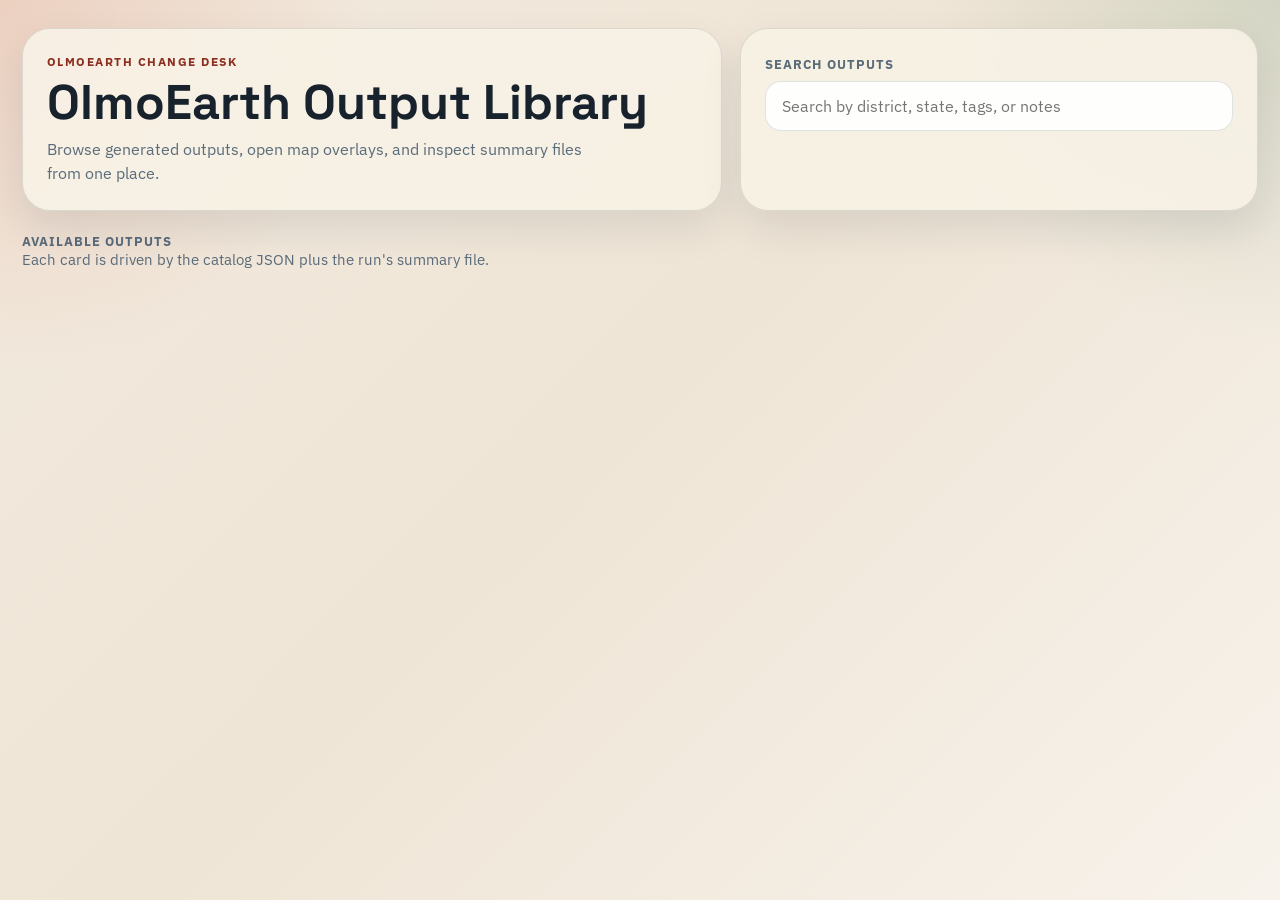
==== outputs/index.html @ 66d3afb2 "feat: add redirect HTML page and set maxNativeZoom for historical imagery" ====
<!DOCTYPE html>
<html>
<head>
    <meta http-equiv="refresh" content="0; url=../">
    <title>Redirecting...</title>
</head>
<body>
    <p>If you are not redirected, <a href="../">click here</a>.</p>
</body>
</html>
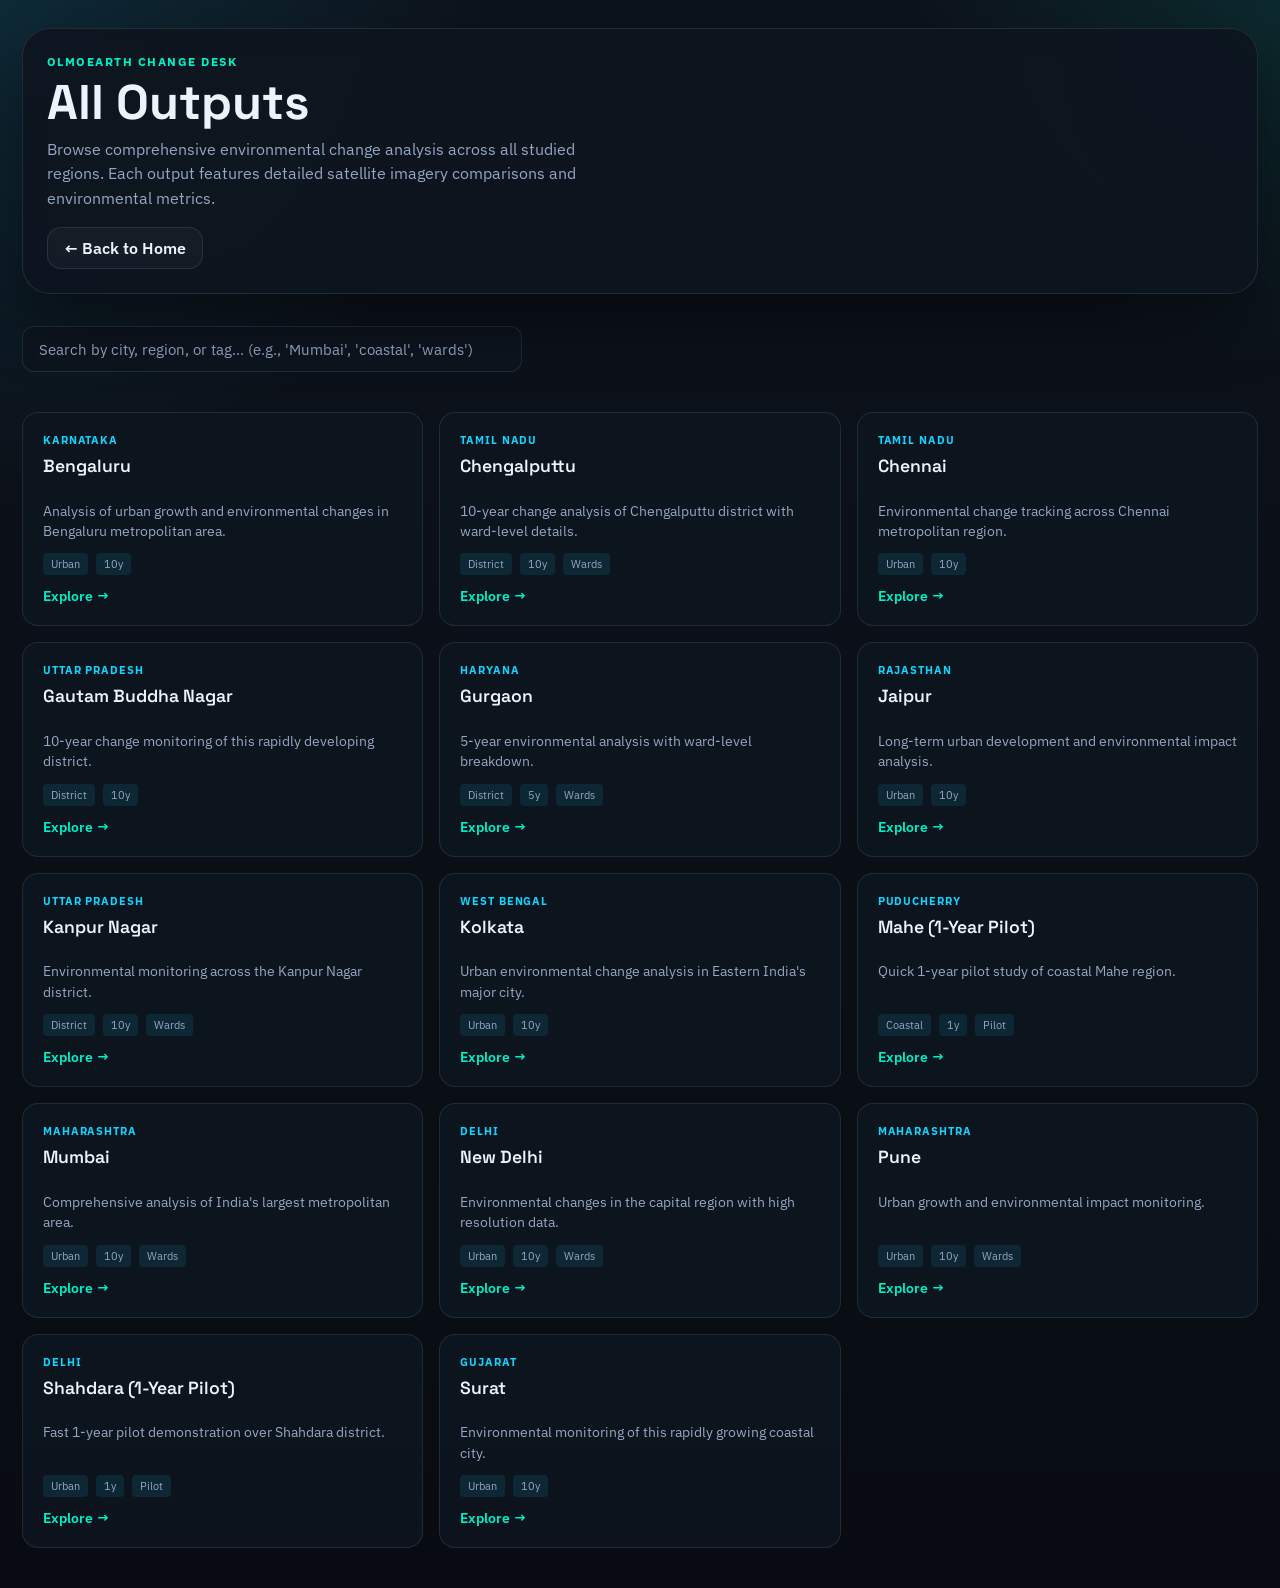
==== commit 4f8850f2: "feat: enhance outputs page with search functionality and improved layout" ====
--- a/outputs/index.html
+++ b/outputs/index.html
@@ -1,10 +1,364 @@
-<!DOCTYPE html>
-<html>
+<!doctype html>
+<html lang="en">
 <head>
-    <meta http-equiv="refresh" content="0; url=../">
-    <title>Redirecting...</title>
+    <meta charset="utf-8" />
+    <meta name="viewport" content="width=device-width, initial-scale=1" />
+    <title>OlmoEarth Change Insights - All Outputs</title>
+    <link rel="icon" href="data:image/svg+xml,<svg xmlns=%22http://www.w3.org/2000/svg%22 viewBox=%2210 0 100 100%22><text y=%22.9em%22 font-size=%2290%22>🌍</text></svg>">
+    <link rel="preconnect" href="https://fonts.googleapis.com" />
+    <link rel="preconnect" href="https://fonts.gstatic.com" crossorigin />
+    <link
+        href="https://fonts.googleapis.com/css2?family=IBM+Plex+Sans:wght@400;500;600;700&family=Space+Grotesk:wght@500;700&display=swap"
+        rel="stylesheet"
+    />
+    <link rel="stylesheet" href="../landing/styles.css" />
+    <style>
+        .outputs-grid {
+            display: grid;
+            grid-template-columns: repeat(auto-fill, minmax(280px, 1fr));
+            gap: 20px;
+            margin-top: 28px;
+        }
+
+        .output-card {
+            background: var(--panel);
+            border: 1px solid var(--line);
+            border-radius: 16px;
+            padding: 20px;
+            transition: all 0.3s ease;
+            cursor: pointer;
+            text-decoration: none;
+            color: inherit;
+            display: flex;
+            flex-direction: column;
+        }
+
+        .output-card:hover {
+            border-color: var(--accent);
+            box-shadow: 0 12px 32px rgba(19, 212, 255, 0.15);
+            transform: translateY(-4px);
+        }
+
+        .output-card-badge {
+            display: inline-block;
+            font-size: 0.7rem;
+            font-weight: 700;
+            letter-spacing: 0.08em;
+            text-transform: uppercase;
+            color: var(--accent);
+            margin-bottom: 8px;
+        }
+
+        .output-card-title {
+            font-family: "Space Grotesk", sans-serif;
+            font-size: 1.1rem;
+            font-weight: 600;
+            margin: 0 0 10px 0;
+            color: var(--ink);
+        }
+
+        .output-card-description {
+            font-size: 0.85rem;
+            color: var(--muted);
+            line-height: 1.5;
+            flex-grow: 1;
+            margin-bottom: 12px;
+        }
+
+        .output-card-link {
+            display: inline-flex;
+            align-items: center;
+            font-size: 0.85rem;
+            font-weight: 600;
+            color: var(--accent-deep);
+            text-decoration: none;
+            transition: color 0.2s ease;
+        }
+
+        .output-card-link:hover {
+            color: var(--accent);
+        }
+
+        .output-card-link::after {
+            content: " →";
+            margin-left: 4px;
+        }
+
+        .search-container {
+            margin-top: 24px;
+            margin-bottom: 24px;
+        }
+
+        .search-input {
+            width: 100%;
+            max-width: 500px;
+            padding: 12px 16px;
+            font-size: 0.95rem;
+            font-family: "IBM Plex Sans", sans-serif;
+            background: var(--panel);
+            border: 1px solid var(--line);
+            border-radius: 12px;
+            color: var(--text);
+            transition: all 0.2s ease;
+        }
+
+        .search-input:focus {
+            outline: none;
+            border-color: var(--accent);
+            box-shadow: 0 0 0 3px rgba(19, 212, 255, 0.1);
+        }
+
+        .search-input::placeholder {
+            color: var(--muted);
+        }
+
+        .search-results-info {
+            font-size: 0.9rem;
+            color: var(--muted);
+            margin-top: 12px;
+            display: none;
+        }
+
+        .search-results-info.visible {
+            display: block;
+        }
+
+        .no-results {
+            grid-column: 1 / -1;
+            text-align: center;
+            padding: 40px 20px;
+            color: var(--muted);
+        }
+
+        .no-results-title {
+            font-size: 1.2rem;
+            font-weight: 600;
+            color: var(--text);
+            margin-bottom: 8px;
+        }
+
+        .grid-container {
+            display: grid;
+            grid-template-columns: repeat(3, 1fr);
+            gap: 16px;
+            margin-top: 20px;
+        }
+
+        @media (max-width: 1200px) {
+            .grid-container {
+                grid-template-columns: repeat(2, 1fr);
+            }
+        }
+
+        @media (max-width: 640px) {
+            .grid-container {
+                grid-template-columns: 1fr;
+            }
+        }
+    </style>
 </head>
 <body>
-    <p>If you are not redirected, <a href="../">click here</a>.</p>
+    <div class="shell">
+        <header class="hero" style="grid-template-columns: 1fr;">
+            <div class="hero-copy">
+                <div class="eyebrow">OlmoEarth Change Desk</div>
+                <h1>All Outputs</h1>
+                <p class="hero-subtitle">
+                    Browse comprehensive environmental change analysis across all studied regions. Each output features detailed satellite imagery comparisons and environmental metrics.
+                </p>
+                <div style="margin-top: 16px;">
+                    <a href="../" class="action-link secondary" style="display: inline-block;">← Back to Home</a>
+                </div>
+            </div>
+        </header>
+
+        <main>
+            <div class="search-container">
+                <input 
+                    type="text" 
+                    id="searchInput" 
+                    class="search-input" 
+                    placeholder="Search by city, region, or tag... (e.g., 'Mumbai', 'coastal', 'wards')"
+                />
+                <div class="search-results-info" id="searchInfo"></div>
+            </div>
+
+            <div class="grid-container" id="outputsContainer">
+                <!-- Outputs will be populated here -->
+            </div>
+        </main>
+    </div>
+
+    <script>
+        const OUTPUTS = [
+            {
+                id: "bengaluru",
+                title: "Bengaluru",
+                region: "Karnataka",
+                description: "Analysis of urban growth and environmental changes in Bengaluru metropolitan area.",
+                tags: ["Urban", "10y"]
+            },
+            {
+                id: "chengalputtu",
+                title: "Chengalputtu",
+                region: "Tamil Nadu",
+                description: "10-year change analysis of Chengalputtu district with ward-level details.",
+                tags: ["District", "10y", "Wards"]
+            },
+            {
+                id: "chennai",
+                title: "Chennai",
+                region: "Tamil Nadu",
+                description: "Environmental change tracking across Chennai metropolitan region.",
+                tags: ["Urban", "10y"]
+            },
+            {
+                id: "gautam_buddha_nagar",
+                title: "Gautam Buddha Nagar",
+                region: "Uttar Pradesh",
+                description: "10-year change monitoring of this rapidly developing district.",
+                tags: ["District", "10y"]
+            },
+            {
+                id: "gurgaon",
+                title: "Gurgaon",
+                region: "Haryana",
+                description: "5-year environmental analysis with ward-level breakdown.",
+                tags: ["District", "5y", "Wards"]
+            },
+            {
+                id: "jaipur",
+                title: "Jaipur",
+                region: "Rajasthan",
+                description: "Long-term urban development and environmental impact analysis.",
+                tags: ["Urban", "10y"]
+            },
+            {
+                id: "kanpur_nagar",
+                title: "Kanpur Nagar",
+                region: "Uttar Pradesh",
+                description: "Environmental monitoring across the Kanpur Nagar district.",
+                tags: ["District", "10y", "Wards"]
+            },
+            {
+                id: "kolkata",
+                title: "Kolkata",
+                region: "West Bengal",
+                description: "Urban environmental change analysis in Eastern India's major city.",
+                tags: ["Urban", "10y"]
+            },
+            {
+                id: "mahe-1y",
+                title: "Mahe (1-Year Pilot)",
+                region: "Puducherry",
+                description: "Quick 1-year pilot study of coastal Mahe region.",
+                tags: ["Coastal", "1y", "Pilot"]
+            },
+            {
+                id: "mumbai",
+                title: "Mumbai",
+                region: "Maharashtra",
+                description: "Comprehensive analysis of India's largest metropolitan area.",
+                tags: ["Urban", "10y", "Wards"]
+            },
+            {
+                id: "new_delhi",
+                title: "New Delhi",
+                region: "Delhi",
+                description: "Environmental changes in the capital region with high resolution data.",
+                tags: ["Urban", "10y", "Wards"]
+            },
+            {
+                id: "pune",
+                title: "Pune",
+                region: "Maharashtra",
+                description: "Urban growth and environmental impact monitoring.",
+                tags: ["Urban", "10y", "Wards"]
+            },
+            {
+                id: "shahdara-1y",
+                title: "Shahdara (1-Year Pilot)",
+                region: "Delhi",
+                description: "Fast 1-year pilot demonstration over Shahdara district.",
+                tags: ["Urban", "1y", "Pilot"]
+            },
+            {
+                id: "surat",
+                title: "Surat",
+                region: "Gujarat",
+                description: "Environmental monitoring of this rapidly growing coastal city.",
+                tags: ["Urban", "10y"]
+            }
+        ];
+
+        function renderOutputs(filtered = null) {
+            const container = document.getElementById("outputsContainer");
+            const outputs = filtered || OUTPUTS;
+            
+            if (outputs.length === 0) {
+                container.innerHTML = `
+                    <div class="no-results">
+                        <div class="no-results-title">No results found</div>
+                        <p>Try adjusting your search terms or browse all outputs.</p>
+                    </div>
+                `;
+                return;
+            }
+
+            container.innerHTML = outputs.map(output => `
+                <a href="./${output.id}/" class="output-card">
+                    <div class="output-card-badge">${output.region}</div>
+                    <h2 class="output-card-title">${output.title}</h2>
+                    <p class="output-card-description">${output.description}</p>
+                    <div style="display: flex; gap: 8px; flex-wrap: wrap; margin-bottom: 12px;">
+                        ${output.tags.map(tag => `
+                            <span style="font-size: 0.7rem; padding: 4px 8px; background: rgba(19, 212, 255, 0.1); border-radius: 4px; color: var(--muted);">${tag}</span>
+                        `).join('')}
+                    </div>
+                    <div class="output-card-link">Explore</div>
+                </a>
+            `).join('');
+        }
+
+        function normalizeString(str) {
+            return str.toLowerCase().trim();
+        }
+
+        function filterOutputs(query) {
+            const normalized = normalizeString(query);
+            
+            if (!normalized) {
+                renderOutputs();
+                document.getElementById("searchInfo").classList.remove("visible");
+                return;
+            }
+
+            const filtered = OUTPUTS.filter(output => {
+                const searchableFields = [
+                    output.title,
+                    output.region,
+                    output.description,
+                    ...output.tags
+                ].map(normalizeString).join(" ");
+                
+                return searchableFields.includes(normalized);
+            });
+
+            renderOutputs(filtered);
+            
+            const searchInfo = document.getElementById("searchInfo");
+            searchInfo.classList.add("visible");
+            searchInfo.textContent = `Found ${filtered.length} result${filtered.length !== 1 ? 's' : ''} for "${query}"`;
+        }
+
+        document.addEventListener("DOMContentLoaded", () => {
+            renderOutputs();
+            
+            const searchInput = document.getElementById("searchInput");
+            searchInput.addEventListener("input", (e) => {
+                filterOutputs(e.target.value);
+            });
+        });
+    </script>
 </body>
 </html>
--- a/landing/styles.css
+++ b/landing/styles.css
@@ -0,0 +1,347 @@
+:root {
+    --ink: #ecf3ff;
+    --muted: #95a6c2;
+    --paper: rgba(18, 27, 39, 0.92);
+    --panel: rgba(14, 21, 31, 0.92);
+    --line: rgba(129, 147, 176, 0.18);
+    --accent: #13d4ff;
+    --accent-deep: #00f0c8;
+    --accent-cool: #13d4ff;
+    --shadow: 0 28px 64px rgba(0, 0, 0, 0.42);
+    --text: #ecf3ff;
+    --bg: #0a0f16;
+}
+
+* {
+    box-sizing: border-box;
+}
+
+html,
+body {
+    margin: 0;
+    min-height: 100%;
+    font-family: "IBM Plex Sans", sans-serif;
+    color: var(--ink);
+    background:
+        radial-gradient(circle at top left, rgba(19, 212, 255, 0.12), transparent 24%),
+        radial-gradient(circle at top right, rgba(0, 240, 200, 0.1), transparent 18%),
+        linear-gradient(180deg, #0d131c 0%, #080c12 100%);
+}
+
+body {
+    min-height: 100vh;
+}
+
+.shell {
+    max-width: 1380px;
+    margin: 0 auto;
+    padding: 28px 22px 40px;
+}
+
+.hero {
+    display: grid;
+    grid-template-columns: 1.15fr 0.85fr;
+    gap: 18px;
+    margin-bottom: 22px;
+}
+
+.hero-copy,
+.hero-controls,
+.analysis-card {
+    background: var(--panel);
+    border: 1px solid var(--line);
+    border-radius: 28px;
+    box-shadow: var(--shadow);
+    backdrop-filter: blur(14px);
+}
+
+.hero-copy,
+.hero-controls {
+    padding: 24px;
+}
+
+.eyebrow {
+    font-size: 0.78rem;
+    font-weight: 700;
+    letter-spacing: 0.12em;
+    text-transform: uppercase;
+    color: var(--accent-deep);
+}
+
+h1 {
+    margin: 10px 0 10px;
+    font-family: "Space Grotesk", sans-serif;
+    font-size: clamp(2rem, 3.8vw, 3.5rem);
+    line-height: 0.98;
+}
+
+.hero-subtitle {
+    margin: 0;
+    max-width: 56ch;
+    color: var(--muted);
+    font-size: 1rem;
+    line-height: 1.55;
+}
+
+.control-label,
+.section-title,
+.card-eyebrow {
+    font-size: 0.8rem;
+    font-weight: 700;
+    letter-spacing: 0.08em;
+    text-transform: uppercase;
+    color: var(--muted);
+}
+
+.search-input {
+    width: 100%;
+    margin-top: 8px;
+    margin-bottom: 16px;
+    border: 1px solid var(--line);
+    border-radius: 16px;
+    padding: 14px 16px;
+    font: inherit;
+    color: var(--text);
+    background: rgba(255, 255, 255, 0.03);
+    outline: none;
+}
+.search-input::placeholder {
+    color: #70829f;
+}
+.search-input:focus {
+    border-color: rgba(19, 212, 255, 0.4);
+    box-shadow: 0 0 0 3px rgba(19, 212, 255, 0.12);
+}
+
+.stats-grid {
+    display: grid;
+    grid-template-columns: repeat(2, minmax(0, 1fr));
+    gap: 12px;
+}
+
+.stat-card {
+    background: rgba(255, 255, 255, 0.03);
+    border: 1px solid rgba(129, 147, 176, 0.12);
+    border-radius: 18px;
+    padding: 14px;
+}
+
+.stat-label {
+    color: #70829f;
+    font-size: 0.76rem;
+    letter-spacing: 0.06em;
+    text-transform: uppercase;
+}
+
+.stat-value {
+    margin-top: 6px;
+    font-family: "Space Grotesk", sans-serif;
+    font-size: 1.45rem;
+    color: var(--text);
+}
+
+.section-head {
+    display: flex;
+    justify-content: space-between;
+    align-items: end;
+    gap: 16px;
+    margin-bottom: 14px;
+}
+
+.section-subtitle {
+    color: var(--muted);
+    font-size: 0.94rem;
+}
+
+.catalog-grid {
+    display: grid;
+    grid-template-columns: repeat(auto-fit, minmax(300px, 1fr));
+    gap: 16px;
+}
+
+.analysis-card {
+    display: grid;
+    gap: 16px;
+    padding: 20px;
+    background: linear-gradient(180deg, rgba(18, 27, 39, 0.9), rgba(12, 19, 28, 0.95));
+}
+
+.card-top {
+    display: flex;
+    justify-content: space-between;
+    gap: 10px;
+    align-items: start;
+}
+
+.card-badge {
+    text-align: center;
+    display: inline-flex;
+    align-items: center;
+    gap: 6px;
+    min-height: 30px;
+    padding: 5px 12px;
+    border-radius: 999px;
+    background: rgba(19, 212, 255, 0.12);
+    color: var(--accent);
+    font-size: 0.78rem;
+    font-weight: 700;
+    letter-spacing: 0.04em;
+    text-transform: uppercase;
+}
+
+.analysis-title {
+    margin: 8px 0 6px;
+    font-family: "Space Grotesk", sans-serif;
+    font-size: 1.42rem;
+    line-height: 1.08;
+}
+
+.analysis-subtitle {
+    margin: 0;
+    color: var(--muted);
+    line-height: 1.45;
+    font-size: 0.96rem;
+}
+
+.pill-row,
+.meta-grid,
+.action-row {
+    display: flex;
+    flex-wrap: wrap;
+    gap: 8px;
+}
+
+.pill,
+.meta-pill {
+    display: inline-flex;
+    align-items: center;
+    min-height: 30px;
+    padding: 5px 10px;
+    border-radius: 999px;
+    background: rgba(255, 255, 255, 0.04);
+    border: 1px solid rgba(129, 147, 176, 0.18);
+    color: var(--muted);
+    font-size: 0.82rem;
+}
+
+.meta-grid {
+    display: grid;
+    grid-template-columns: repeat(2, minmax(0, 1fr));
+}
+
+.meta-block {
+    background: rgba(255, 255, 255, 0.03);
+    border: 1px solid rgba(129, 147, 176, 0.12);
+    border-radius: 18px;
+    padding: 12px 14px;
+}
+
+.meta-label {
+    color: #70829f;
+    font-size: 0.74rem;
+    text-transform: uppercase;
+    letter-spacing: 0.07em;
+}
+
+.meta-value {
+    margin-top: 6px;
+    font-family: "Space Grotesk", sans-serif;
+    font-size: 1.12rem;
+    color: var(--text);
+}
+
+.story-line {
+    padding: 14px 16px;
+    border-radius: 18px;
+    background: linear-gradient(135deg, rgba(255, 255, 255, 0.035), rgba(255, 255, 255, 0.02));
+    border: 1px solid rgba(129, 147, 176, 0.12);
+    color: var(--text);
+    font-size: 0.95rem;
+    line-height: 1.45;
+}
+
+.action-row {
+    gap: 10px;
+}
+
+.action-link {
+    display: inline-flex;
+    align-items: center;
+    justify-content: center;
+    min-height: 42px;
+    padding: 10px 16px;
+    border-radius: 14px;
+    text-decoration: none;
+    font-weight: 600;
+    transition: transform 160ms ease, box-shadow 160ms ease, background 160ms ease, border-color 160ms ease;
+}
+
+.action-link.primary {
+    background: rgba(19, 212, 255, 0.12);
+    border: 1px solid rgba(19, 212, 255, 0.24);
+    color: var(--text);
+}
+.action-link.primary:hover {
+    background: rgba(19, 212, 255, 0.2);
+    border-color: rgba(19, 212, 255, 0.4);
+}
+
+.action-link.secondary {
+    background: rgba(255, 255, 255, 0.03);
+    border: 1px solid rgba(129, 147, 176, 0.18);
+    color: var(--text);
+}
+.action-link.secondary:hover {
+    background: rgba(19, 212, 255, 0.14);
+    border-color: rgba(19, 212, 255, 0.34);
+}
+
+.action-link:hover {
+    transform: translateY(-1px);
+}
+
+.loading-card,
+.error-card,
+.empty-state {
+    background: var(--panel);
+    border: 1px solid var(--line);
+    border-radius: 24px;
+    padding: 22px;
+    color: var(--muted);
+    box-shadow: var(--shadow);
+}
+
+.error-card {
+    color: var(--accent-deep);
+}
+
+.empty-state {
+    margin-top: 16px;
+    text-align: center;
+}
+
+@media (max-width: 980px) {
+    .hero {
+        grid-template-columns: 1fr;
+    }
+
+    .meta-grid,
+    .stats-grid {
+        grid-template-columns: 1fr 1fr;
+    }
+}
+
+@media (max-width: 640px) {
+    .shell {
+        padding: 18px 14px 28px;
+    }
+
+    .meta-grid,
+    .stats-grid {
+        grid-template-columns: 1fr;
+    }
+
+    .action-row {
+        flex-direction: column;
+    }
+}
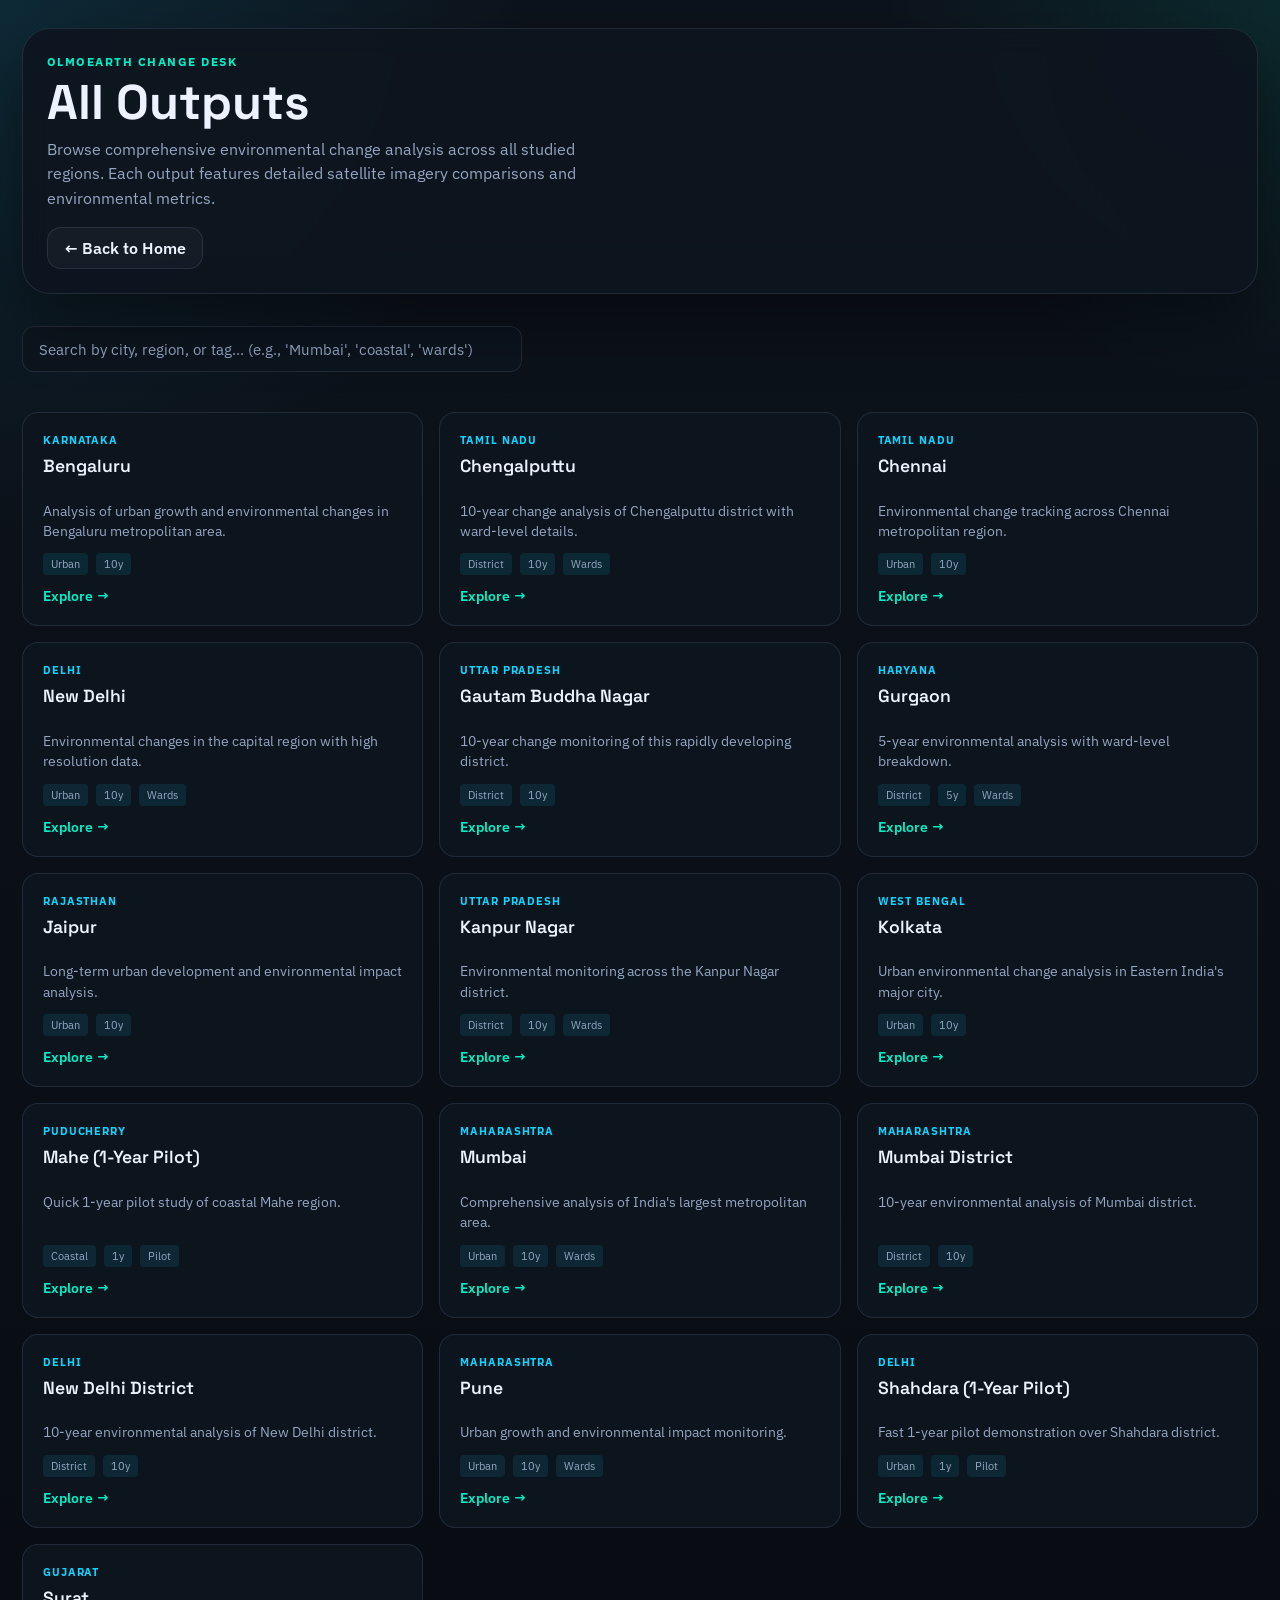
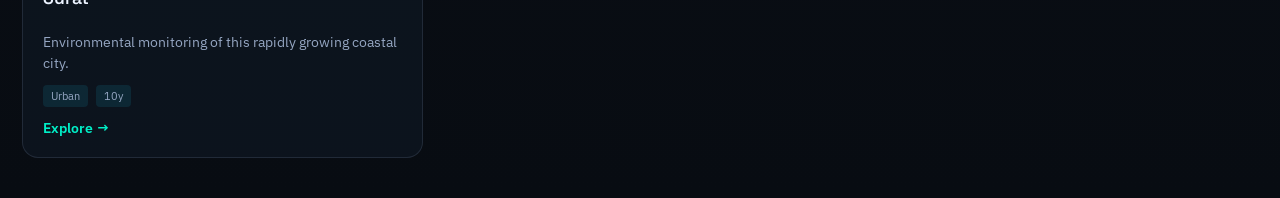
==== commit 74f8d397: "feat: add Delhi entry and rename district IDs - Add new Delhi region with tags and description. Rena" ====
--- a/outputs/index.html
+++ b/outputs/index.html
@@ -213,6 +213,13 @@
                 tags: ["Urban", "10y"]
             },
             {
+                id: "delhi",
+                title: "New Delhi",
+                region: "Delhi",
+                description: "Environmental changes in the capital region with high resolution data.",
+                tags: ["Urban", "10y", "Wards"]
+            },
+            {
                 id: "gautam_buddha_nagar",
                 title: "Gautam Buddha Nagar",
                 region: "Uttar Pradesh",
@@ -262,11 +269,18 @@
                 tags: ["Urban", "10y", "Wards"]
             },
             {
-                id: "new_delhi",
-                title: "New Delhi",
+                id: "mumbai-district",
+                title: "Mumbai District",
+                region: "Maharashtra",
+                description: "10-year environmental analysis of Mumbai district.",
+                tags: ["District", "10y"]
+            },
+            {
+                id: "new_delhi-district",
+                title: "New Delhi District",
                 region: "Delhi",
-                description: "Environmental changes in the capital region with high resolution data.",
-                tags: ["Urban", "10y", "Wards"]
+                description: "10-year environmental analysis of New Delhi district.",
+                tags: ["District", "10y"]
             },
             {
                 id: "pune",
